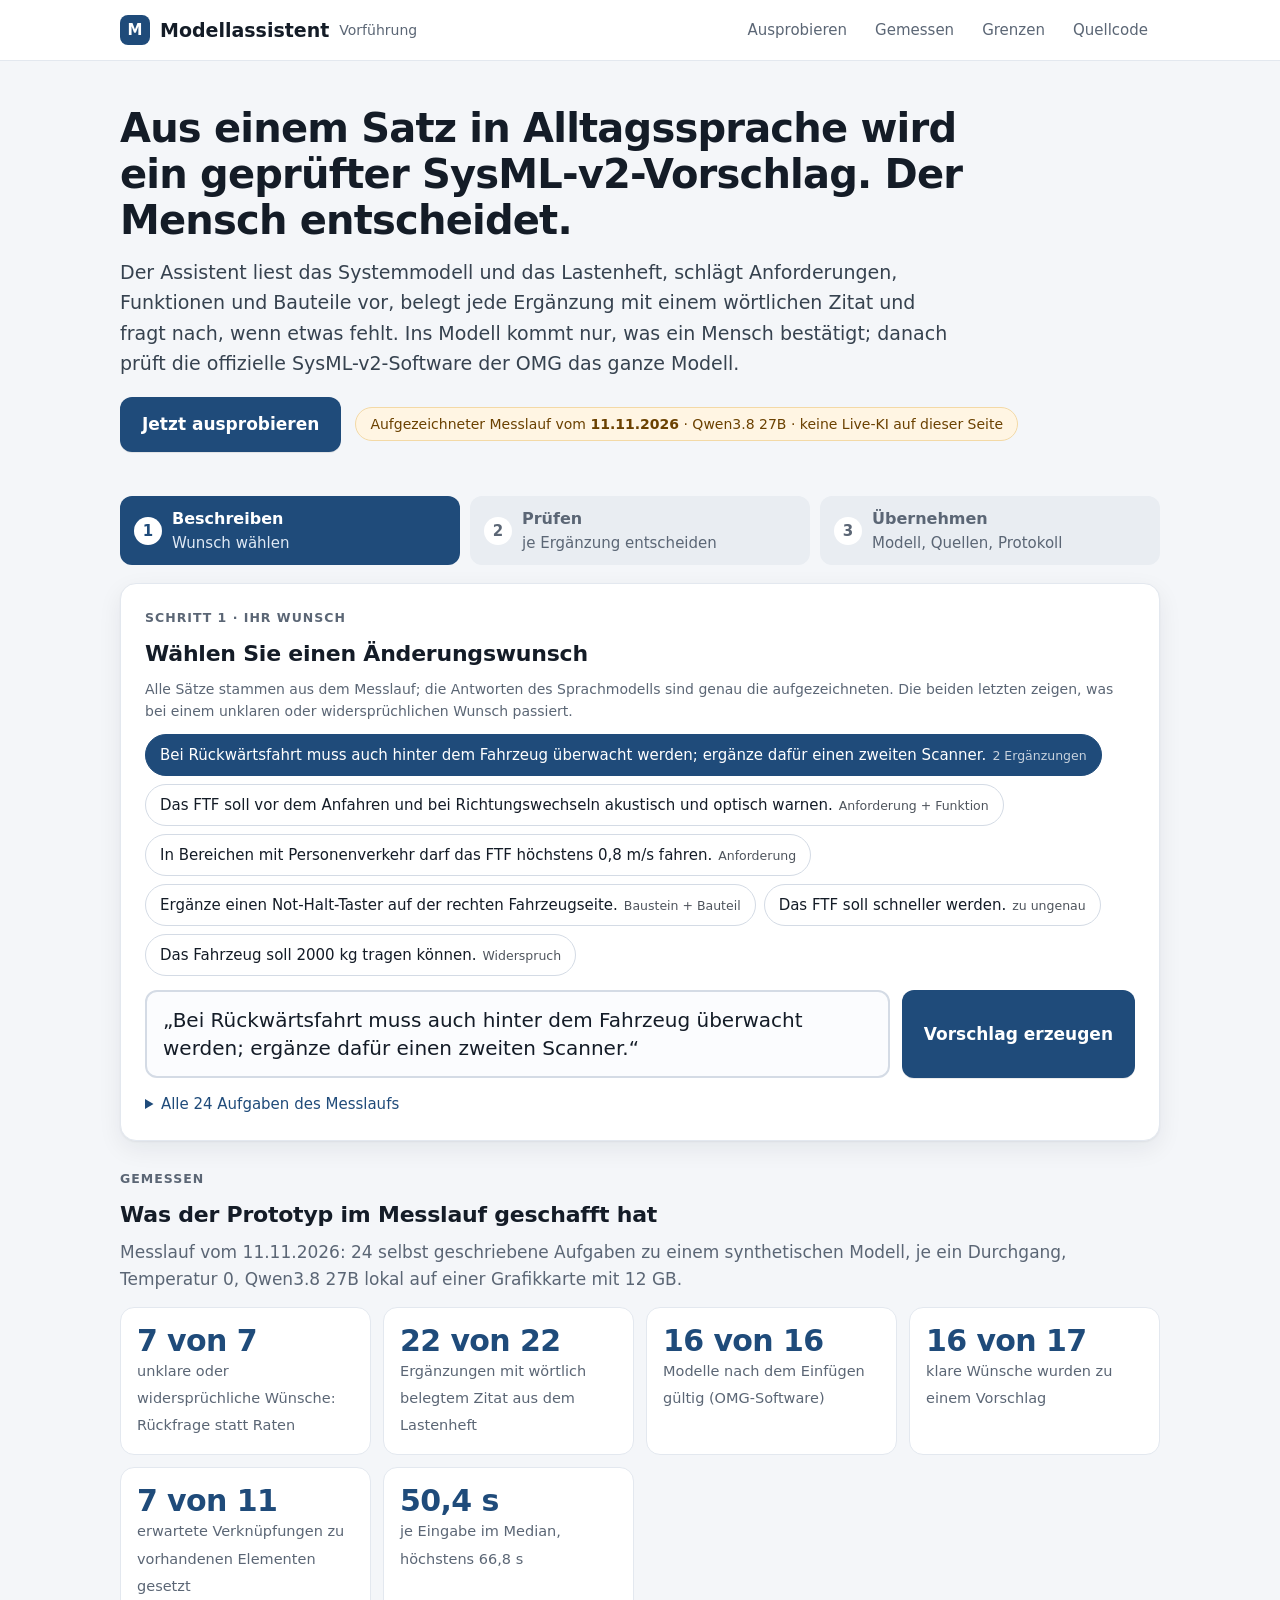
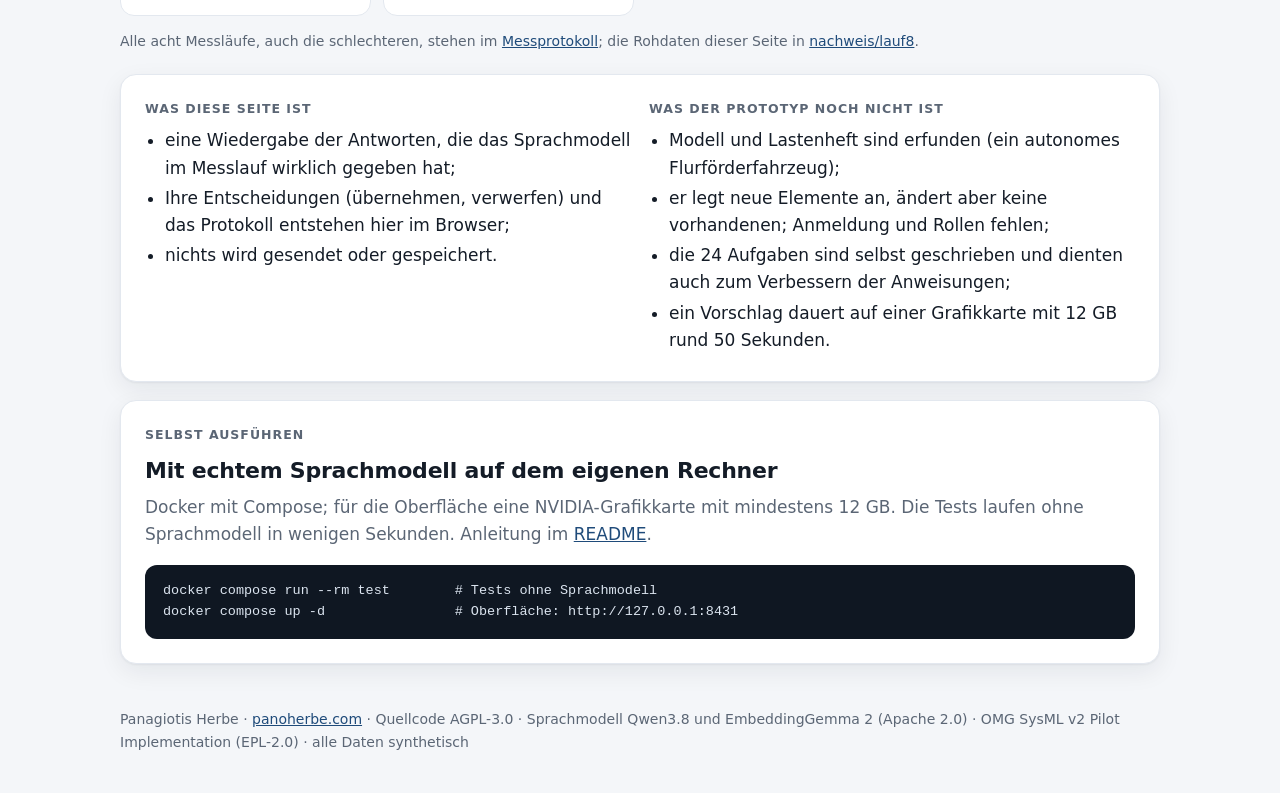
==== docs/index.html @ e979bff1 "Vorführung im Browser: aufgezeichnete Antworten aus Lauf 8 zum Ausprobieren Statische Seite unter do" ====
<!doctype html>
<html lang="de">
<head>
<meta charset="utf-8">
<meta name="viewport" content="width=device-width, initial-scale=1">
<title>Modellassistent · Vorführung</title>
<meta name="description" content="Aus einem Satz in Alltagssprache wird ein geprüfter SysML-v2-Vorschlag. Der Mensch entscheidet, jede Ergänzung ist belegt. Vorführung mit aufgezeichneten Messläufen.">
<style>
:root{
  --text:#141c27;--leise:#5b6675;--zart:#8a94a3;--grund:#f4f6f9;--karte:#fff;--rand:#e3e8ef;--rand2:#d4dbe5;
  --haupt:#1f4b7a;--haupt-hell:#eaf1f8;--gut:#14794a;--gut-hell:#e7f5ee;--achtung:#9a5b00;--achtung-hell:#fff5e3;
  --aus:#8a2b1f;--aus-hell:#fbeceb;
  --R:#6b4fbb;--F:#b9560b;--L:#1f6fb2;--P:#16804a;
  --schatten:0 1px 2px rgba(16,24,40,.05),0 8px 24px rgba(16,24,40,.07);
  --code:#0f1722;--code-text:#dbe4ef;
}
*{box-sizing:border-box}
html{scroll-behavior:smooth;scroll-padding-top:76px}
body{margin:0;font:17px/1.6 system-ui,-apple-system,"Segoe UI",Roboto,"Helvetica Neue",Arial,sans-serif;color:var(--text);
  background:var(--grund);-webkit-font-smoothing:antialiased}
a{color:var(--haupt)}
button{font:inherit;cursor:pointer}
.huelle{max-width:1080px;margin:0 auto;padding:0 20px}
header.kopf{background:#fff;border-bottom:1px solid var(--rand);position:sticky;top:0;z-index:5}
header.kopf .huelle{display:flex;align-items:center;justify-content:space-between;gap:16px;min-height:60px;flex-wrap:wrap}
.marke{font-weight:700;font-size:19px;display:flex;align-items:center;gap:10px}
.marke i{display:inline-grid;place-items:center;width:30px;height:30px;border-radius:8px;background:var(--haupt);color:#fff;
  font-style:normal;font-size:15px}
.marke small{font-weight:400;color:var(--leise);font-size:14px}
.kopf nav{display:flex;gap:4px;flex-wrap:wrap}
.kopf nav a{text-decoration:none;color:var(--leise);font-size:15px;padding:6px 12px;border-radius:999px}
.kopf nav a:hover{background:var(--grund);color:var(--text)}

.held{padding:44px 0 18px}
.held h1{font-size:clamp(28px,4vw,40px);line-height:1.15;letter-spacing:-.02em;margin:0 0 14px;max-width:22em}
.held p.lead{font-size:19px;color:#36424f;max-width:44em;margin:0 0 18px}
.plakette{display:inline-block;background:var(--achtung-hell);color:#6b4100;border:1px solid #f3d9a6;
  border-radius:999px;padding:5px 14px;font-size:14px;font-weight:500}
.plakette b{font-weight:700}

.schritte{display:grid;grid-template-columns:repeat(3,1fr);gap:10px;list-style:none;padding:0;margin:26px 0 18px}
.schritte li{background:#e9edf2;border-radius:12px;padding:10px 14px;color:var(--leise);font-size:15px;display:flex;gap:10px;
  align-items:center;transition:background .2s,color .2s}
.schritte li span{display:inline-grid;place-items:center;flex:none;width:28px;height:28px;border-radius:50%;background:#fff;
  font-weight:700;color:var(--leise)}
.schritte li b{display:block;color:inherit;font-size:16px}
.schritte li.aktiv{background:var(--haupt);color:#dfe9f5}.schritte li.aktiv b{color:#fff}.schritte li.aktiv span{color:var(--haupt)}
.schritte li.fertig{background:var(--gut-hell);color:var(--gut)}.schritte li.fertig span{background:var(--gut);color:#fff}

.karte{background:var(--karte);border:1px solid var(--rand);border-radius:16px;box-shadow:var(--schatten);padding:24px;margin:0 0 18px}
.etikett{text-transform:uppercase;letter-spacing:.08em;font-size:12.5px;font-weight:650;color:var(--leise);margin:0 0 8px}
h2{font-size:22px;margin:0 0 6px;letter-spacing:-.01em}
.leise{color:var(--leise)}
.klein{font-size:14px}

.chips{display:flex;flex-wrap:wrap;gap:8px;margin:12px 0 14px}
.chip{border:1px solid var(--rand2);background:#fff;border-radius:999px;padding:8px 14px;font-size:15px;color:var(--text);
  text-align:left;transition:all .15s;max-width:100%}
.chip:hover{border-color:var(--haupt);background:var(--haupt-hell)}
.chip.an{background:var(--haupt);border-color:var(--haupt);color:#fff}
.chip em{font-style:normal;font-size:12.5px;opacity:.75;margin-left:6px}
.eingabe{display:flex;gap:12px;align-items:stretch;flex-wrap:wrap}
.eingabe .satz{flex:1 1 420px;border:2px solid var(--rand2);border-radius:12px;padding:14px 16px;font-size:20px;line-height:1.4;
  background:#fbfcfe;min-height:62px}
.knopf{border:0;border-radius:12px;padding:14px 22px;font-weight:650;font-size:17px;background:var(--haupt);color:#fff;
  box-shadow:0 1px 0 rgba(0,0,0,.08);transition:background .15s,transform .05s}
.knopf:hover{background:#173a5f}.knopf:active{transform:translateY(1px)}
.knopf:disabled{background:#b9c3cf;cursor:not-allowed}
.knopf.gruen{background:var(--gut)}.knopf.gruen:hover{background:#0f5f3a}
.knopf.still{background:#fff;color:var(--text);border:1px solid var(--rand2)}.knopf.still:hover{background:var(--grund)}
details.alle{margin-top:14px}
details.alle summary{cursor:pointer;color:var(--haupt);font-size:15px}
.liste{display:grid;grid-template-columns:repeat(auto-fill,minmax(300px,1fr));gap:6px;margin-top:10px}
.liste button{text-align:left;border:1px solid var(--rand);background:#fff;border-radius:10px;padding:8px 10px;font-size:14px}
.liste button:hover{border-color:var(--haupt)}
.liste code{color:var(--zart);font-size:12px;margin-right:6px}

.denken{display:flex;align-items:center;gap:14px;padding:18px 4px}
.punkte{display:flex;gap:6px}.punkte i{width:9px;height:9px;border-radius:50%;background:var(--haupt);animation:p 1s infinite ease-in-out}
.punkte i:nth-child(2){animation-delay:.15s}.punkte i:nth-child(3){animation-delay:.3s}
@keyframes p{0%,100%{opacity:.25;transform:translateY(0)}50%{opacity:1;transform:translateY(-4px)}}
.schrittliste{list-style:none;padding:0;margin:6px 0 0;font-size:15px;color:var(--leise)}
.schrittliste li{padding:3px 0;opacity:.35;transition:opacity .3s}.schrittliste li.da{opacity:1}
.schrittliste li.da::before{content:"✓ ";color:var(--gut);font-weight:700}

.kopfzeile{display:flex;justify-content:space-between;gap:12px;align-items:flex-start;flex-wrap:wrap}
.zeit{font-size:13.5px;color:var(--leise);background:var(--grund);border-radius:8px;padding:4px 10px}
.element{border:1px solid var(--rand);border-left:5px solid var(--farbe,#999);border-radius:14px;padding:18px 18px 16px;margin:14px 0;
  background:#fff;transition:opacity .25s,background .25s}
.element.R{--farbe:var(--R)}.element.F{--farbe:var(--F)}.element.L{--farbe:var(--L)}.element.P{--farbe:var(--P)}
.element.angenommen{background:#fbfefc}.element.abgelehnt{opacity:.55}
.art{display:inline-flex;align-items:center;gap:8px;font-size:13px;font-weight:650;color:var(--farbe);text-transform:uppercase;
  letter-spacing:.06em}
.art i{font-style:normal;display:inline-grid;place-items:center;width:24px;height:24px;border-radius:6px;background:var(--farbe);color:#fff;
  letter-spacing:0}
.aussage{font-size:19px;margin:8px 0 10px;font-weight:550;line-height:1.4}
.fakten{display:grid;grid-template-columns:max-content 1fr;gap:4px 16px;margin:0 0 12px;font-size:15px}
.fakten dt{color:var(--leise)}.fakten dd{margin:0}
.fakten code{font-size:14px;background:var(--grund);padding:1px 6px;border-radius:5px}
blockquote.beleg{margin:0 0 12px;padding:10px 14px;border-radius:10px;background:var(--gut-hell);font-size:15px;color:#1d3a2c}
blockquote.beleg .herkunft{display:block;font-size:12.5px;font-weight:650;color:var(--gut);margin-bottom:2px}
.pruefung{font-size:14px;color:var(--gut);margin:0 0 12px}
.aktionen{display:flex;gap:10px;flex-wrap:wrap}
.aktionen .knopf{padding:10px 18px;font-size:16px}
.entscheid{font-weight:650;font-size:15px}
.entscheid.gut{color:var(--gut)}.entscheid.aus{color:var(--aus)}
.rueckfrage{background:var(--achtung-hell);border:1px solid #f3d9a6;border-radius:14px;padding:18px 20px;margin-top:12px}
.rueckfrage h3{margin:0 0 6px;font-size:18px;color:#6b4100}
.rueckfrage p.frage{font-size:19px;margin:6px 0 10px;font-weight:550}
.abschluss{display:flex;justify-content:space-between;align-items:center;gap:14px;flex-wrap:wrap;border-top:1px solid var(--rand);
  padding-top:16px;margin-top:6px}
.erfolg{background:var(--gut-hell);border:1px solid #bfe3cf;border-radius:14px;padding:16px 18px;margin:0 0 16px;color:#123d27}
.erfolg b{color:var(--gut)}
.hinweis{background:var(--grund);border-radius:12px;padding:12px 14px;font-size:14.5px;color:#3d4957}

.reiter{display:flex;gap:4px;border-bottom:1px solid var(--rand);margin:4px 0 14px;flex-wrap:wrap}
.reiter button{border:0;background:none;padding:10px 14px;font-size:15.5px;color:var(--leise);border-bottom:3px solid transparent;margin-bottom:-1px}
.reiter button.an{color:var(--haupt);border-color:var(--haupt);font-weight:650}
pre.code{background:var(--code);color:var(--code-text);border-radius:12px;padding:16px 18px;overflow:auto;font:13.5px/1.55 ui-monospace,
  SFMono-Regular,Menlo,Consolas,monospace;margin:0;max-height:520px}
.kw{color:#8cc8ff}.km{color:#7d8a9b;font-style:italic}.kz{color:#ffd28a}.kn{color:#b6f0c4}.neu{background:rgba(120,220,160,.13);display:block;
  border-left:3px solid #4fc58a;margin-left:-18px;padding-left:15px}
.quellen{display:grid;gap:8px}
.quelle{border:1px solid var(--rand);border-radius:12px;padding:10px 14px;font-size:15px}
.quelle.zitiert{border-color:#9bd3b5;background:var(--gut-hell)}
.quelle .kennung{font-weight:700;font-size:13px;color:var(--leise);margin-right:8px}
.quelle .rang{float:right;font-size:12.5px;color:var(--zart)}
.protokoll{list-style:none;margin:0;padding:0;font-size:14.5px}
.protokoll li{display:grid;grid-template-columns:120px 1fr;gap:10px;padding:10px 0;border-bottom:1px dashed var(--rand)}
.protokoll .was{font-weight:650}
.protokoll .hash{font:12px ui-monospace,Menlo,Consolas,monospace;color:var(--zart);word-break:break-all}

.zahlen{display:grid;grid-template-columns:repeat(auto-fit,minmax(200px,1fr));gap:12px;margin:14px 0 6px}
.zahl{background:#fff;border:1px solid var(--rand);border-radius:14px;padding:16px}
.zahl b{display:block;font-size:30px;letter-spacing:-.02em;color:var(--haupt);line-height:1.1}
.zahl span{font-size:14.5px;color:var(--leise)}
.zwei{display:grid;grid-template-columns:1fr 1fr;gap:18px}
.zwei ul{margin:6px 0 0;padding-left:20px}.zwei li{margin:3px 0}
footer{padding:26px 0 40px;color:var(--leise);font-size:14px}
.versteckt{display:none!important}
@media (max-width:760px){.kopf nav{display:none}header.kopf{position:static}.held h1{font-size:26px}.held p.lead{font-size:17px}.schritte{grid-template-columns:1fr}.zwei{grid-template-columns:1fr}.karte{padding:18px}
  .protokoll li{grid-template-columns:1fr}.held{padding-top:28px}}
@media (prefers-reduced-motion:reduce){*{animation:none!important;transition:none!important}}
</style>
</head>
<body>
<header class="kopf"><div class="huelle">
  <div class="marke"><i>M</i>Modellassistent <small>Vorführung</small></div>
  <nav><a href="#vorfuehrung">Ausprobieren</a><a href="#gemessen">Gemessen</a><a href="#grenzen">Grenzen</a>
  <a href="https://github.com/panoherbe/modellassistent">Quellcode</a></nav>
</div></header>

<main class="huelle">
<section class="held">
  <h1>Aus einem Satz in Alltagssprache wird ein geprüfter SysML-v2-Vorschlag. Der Mensch entscheidet.</h1>
  <p class="lead">Der Assistent liest das Systemmodell und das Lastenheft, schlägt Anforderungen, Funktionen und Bauteile
  vor, belegt jede Ergänzung mit einem wörtlichen Zitat und fragt nach, wenn etwas fehlt. Ins Modell kommt nur, was ein
  Mensch bestätigt; danach prüft die offizielle SysML-v2-Software der OMG das ganze Modell.</p>
  <div style="display:flex;gap:14px;align-items:center;flex-wrap:wrap">
  <a class="knopf" href="#vorfuehrung" style="text-decoration:none">Jetzt ausprobieren</a>
  <span class="plakette" id="plakette">Aufgezeichnete Messläufe · keine Live-KI auf dieser Seite</span></div>
</section>

<ol class="schritte" id="schritte">
  <li data-s="1"><span>1</span><div><b>Beschreiben</b>Wunsch wählen</div></li>
  <li data-s="2"><span>2</span><div><b>Prüfen</b>je Ergänzung entscheiden</div></li>
  <li data-s="3"><span>3</span><div><b>Übernehmen</b>Modell, Quellen, Protokoll</div></li>
</ol>

<section class="karte" id="vorfuehrung">
  <p class="etikett">Schritt 1 · Ihr Wunsch</p>
  <h2>Wählen Sie einen Änderungswunsch</h2>
  <p class="leise klein" style="margin:0">Alle Sätze stammen aus dem Messlauf; die Antworten des Sprachmodells sind genau die
  aufgezeichneten. Die beiden letzten zeigen, was bei einem unklaren oder widersprüchlichen Wunsch passiert.</p>
  <div class="chips" id="chips"></div>
  <div class="eingabe">
    <div class="satz" id="satz" aria-live="polite"></div>
    <button class="knopf" id="los">Vorschlag erzeugen</button>
  </div>
  <details class="alle"><summary>Alle 24 Aufgaben des Messlaufs</summary><div class="liste" id="liste"></div></details>
</section>

<section class="karte versteckt" id="arbeit"></section>
<section class="karte versteckt" id="ergebnis"></section>

<section id="gemessen" style="padding-top:10px">
  <p class="etikett">Gemessen</p>
  <h2>Was der Prototyp im Messlauf geschafft hat</h2>
  <p class="leise" id="laufzeile" style="margin:0"></p>
  <div class="zahlen" id="zahlen"></div>
  <p class="leise klein">Alle acht Messläufe, auch die schlechteren, stehen im
  <a href="https://github.com/panoherbe/modellassistent/blob/main/nachweis/PROTOKOLL.md">Messprotokoll</a>; die Rohdaten dieser
  Seite in <a id="rohdaten" href="https://github.com/panoherbe/modellassistent/tree/main/nachweis/lauf8">nachweis/lauf8</a>.</p>
</section>

<section class="karte zwei" id="grenzen" style="margin-top:22px">
  <div>
    <p class="etikett">Was diese Seite ist</p>
    <ul>
      <li>eine Wiedergabe der Antworten, die das Sprachmodell im Messlauf wirklich gegeben hat;</li>
      <li>Ihre Entscheidungen (übernehmen, verwerfen) und das Protokoll entstehen hier im Browser;</li>
      <li>nichts wird gesendet oder gespeichert.</li>
    </ul>
  </div>
  <div>
    <p class="etikett">Was der Prototyp noch nicht ist</p>
    <ul>
      <li>Modell und Lastenheft sind erfunden (ein autonomes Flurförderfahrzeug);</li>
      <li>er legt neue Elemente an, ändert aber keine vorhandenen; Anmeldung und Rollen fehlen;</li>
      <li>die 24 Aufgaben sind selbst geschrieben und dienten auch zum Verbessern der Anweisungen;</li>
      <li>ein Vorschlag dauert auf einer Grafikkarte mit 12 GB rund 50 Sekunden.</li>
    </ul>
  </div>
</section>

<section class="karte">
  <p class="etikett">Selbst ausführen</p>
  <h2>Mit echtem Sprachmodell auf dem eigenen Rechner</h2>
  <p class="leise" style="margin-top:0">Docker mit Compose; für die Oberfläche eine NVIDIA-Grafikkarte mit mindestens 12 GB.
  Die Tests laufen ohne Sprachmodell in wenigen Sekunden. Anleitung im
  <a href="https://github.com/panoherbe/modellassistent#in-zwei-minuten-selbst-pr%C3%BCfen">README</a>.</p>
  <pre class="code">docker compose run --rm test        # Tests ohne Sprachmodell
docker compose up -d                # Oberfläche: http://127.0.0.1:8431</pre>
</section>
</main>

<footer><div class="huelle">Panagiotis Herbe · <a href="https://panoherbe.com">panoherbe.com</a> · Quellcode AGPL-3.0 ·
Sprachmodell Qwen3.8 und EmbeddingGemma 2 (Apache 2.0) · OMG SysML v2 Pilot Implementation (EPL-2.0) · alle Daten synthetisch</div></footer>

<script src="daten.js"></script>
<script>
"use strict";
const D = window.DATEN;
const $ = s => document.querySelector(s);
const esc = s => String(s ?? "").replace(/[&<>"]/g, c => ({"&":"&amp;","<":"&lt;",">":"&gt;",'"':"&quot;"}[c]));
const zahl = (x, n = 1) => Number(x).toLocaleString("de-DE", {minimumFractionDigits: n, maximumFractionDigits: n});
const ART = {R: ["Anforderung", "R"], F: ["Funktion", "F"], L: ["Logischer Baustein", "L"], P: ["Bauteil", "P"]};
const BEZUG = {satisfy: ["Erfüllt durch", "Erfüllt"], allocate: ["Ausgeführt von", "Führt aus"]};

// Namen der vorhandenen Modellelemente aus dem Ausgangsmodell
const NAMEN = {};
for (const m of D.modell.matchAll(/<'([RFLP]-\d+)'>\s+(\w+)/g)) NAMEN[m[1]] = m[2];
const laufDatum = new Date(D.meta.zeit_utc);
const datumText = laufDatum.toLocaleDateString("de-DE", {day: "2-digit", month: "2-digit", year: "numeric", timeZone: "Europe/Berlin"});
const modellName = D.meta.sprachmodell.replace("qwen3.8:27b", "Qwen3.8 27B");
$("#plakette").innerHTML = `Aufgezeichneter Messlauf vom <b>${datumText}</b> · ${esc(modellName)} · keine Live-KI auf dieser Seite`;

let aufgabe = null, entscheidungen = {}, verlauf = [];

function schritt(n) {
  document.querySelectorAll("#schritte li").forEach(li => {
    const s = +li.dataset.s;
    li.className = s < n ? "fertig" : s === n ? "aktiv" : "";
  });
}

function waehle(id) {
  aufgabe = D.aufgaben.find(a => a.id === id);
  entscheidungen = {}; verlauf = [];
  $("#satz").textContent = "„" + aufgabe.eingabe + "“";
  document.querySelectorAll(".chip").forEach(c => c.classList.toggle("an", c.dataset.id === id));
  $("#arbeit").classList.add("versteckt"); $("#ergebnis").classList.add("versteckt");
  $("#los").disabled = false;
  schritt(1);
}

function chips() {
  const kurz = {C01: "2 Ergänzungen", B02: "Anforderung + Funktion", A02: "Anforderung", C04: "Baustein + Bauteil",
                D01: "zu ungenau", D05: "Widerspruch"};
  $("#chips").innerHTML = D.vorne.map(id => {
    const a = D.aufgaben.find(x => x.id === id);
    return `<button class="chip" data-id="${id}">${esc(a.eingabe)}<em>${kurz[id] || ""}</em></button>`;
  }).join("");
  $("#liste").innerHTML = D.aufgaben.map(a =>
    `<button data-id="${a.id}"><code>${a.id}</code>${esc(a.eingabe)}</button>`).join("");
  document.querySelectorAll("[data-id]").forEach(b => b.addEventListener("click", () => {
    waehle(b.dataset.id); $("#vorfuehrung").scrollIntoView({block: "start"});
  }));
}

function protokoll(was, inhalt) { verlauf.push({zeit: new Date(), was, inhalt}); }

async function hashKette() {
  let vorher = "0".repeat(64);
  const sub = window.crypto && crypto.subtle;
  for (const e of verlauf) {
    if (!sub) { e.hash = null; continue; }
    const daten = new TextEncoder().encode(vorher + JSON.stringify({was: e.was, inhalt: e.inhalt, zeit: e.zeit.toISOString()}));
    const h = await sub.digest("SHA-256", daten);
    e.hash = vorher = [...new Uint8Array(h)].map(b => b.toString(16).padStart(2, "0")).join("");
  }
}

async function erzeugen() {
  if (!aufgabe) return;
  $("#los").disabled = true;
  const arbeit = $("#arbeit");
  arbeit.classList.remove("versteckt"); $("#ergebnis").classList.add("versteckt");
  arbeit.innerHTML = `<p class="etikett">Schritt 2 · Der Assistent arbeitet</p>
    <div class="denken"><div class="punkte"><i></i><i></i><i></i></div><div>
    <b>Vorschlag wird abgespielt</b><div class="leise klein">im Messlauf dauerte diese Eingabe ${zahl(aufgabe.dauer_s)} s auf einer Grafikkarte mit 12 GB</div></div></div>
    <ul class="schrittliste"><li>Lastenheft durchsuchen: ${aufgabe.abgerufen.length} passende Absätze</li>
    <li>Prüfen, ob der Wunsch eindeutig ist</li><li>Vorschlag in fester Struktur (Ebene, Name, Beziehungen, Quellen)</li>
    <li>13 Prüfregeln, Zitate wörtlich im Lastenheft gesucht</li></ul>`;
  arbeit.scrollIntoView({block: "start"});
  protokoll("Anfrage", {eingabe: aufgabe.eingabe});
  protokoll("Abruf", {absaetze: aufgabe.abgerufen});
  const lis = arbeit.querySelectorAll(".schrittliste li");
  for (let i = 0; i < lis.length; i++) { await new Promise(r => setTimeout(r, 380)); lis[i].classList.add("da"); }
  await new Promise(r => setTimeout(r, 300));
  if (aufgabe.status === "rueckfrage") return rueckfrage();
  protokoll("Vorschlag", {sprachmodell: D.meta.sprachmodell, prompt: D.meta.prompt_version,
    elemente: aufgabe.elemente.map(e => e.id), dauer_s: aufgabe.dauer_s});
  protokoll("Prüfung", {befunde: aufgabe.elemente.reduce((n, e) => n + e.befunde.length, 0)});
  zeigeVorschlag();
}

function rueckfrage() {
  protokoll("Rückfrage", {frage: aufgabe.rueckfragen});
  schritt(2);
  $("#arbeit").innerHTML = `<div class="kopfzeile"><div><p class="etikett">Schritt 2 · Rückfrage statt Vorschlag</p>
    <h2>„${esc(aufgabe.eingabe)}“</h2></div><span class="zeit">${zahl(aufgabe.dauer_s)} s im Messlauf</span></div>
    <div class="rueckfrage"><h3>Bitte etwas genauer</h3><p class="leise" style="margin:0">Für einen prüfbaren Vorschlag fehlt
    eine Angabe oder der Wunsch widerspricht dem Lastenheft. Der Assistent rät nicht, er fragt:</p>
    ${aufgabe.rueckfragen.map(f => `<p class="frage">${esc(f)}</p>`).join("")}
    <p class="klein leise" style="margin:0">Im Messlauf hat der Assistent bei ${D.kennzahlen.rueckfrage_richtig} von
    ${D.kennzahlen.rueckfrageaufgaben} solchen Wünschen nachgefragt. Das Modell bleibt unverändert.</p></div>
    <div class="abschluss"><span class="leise">Probieren Sie einen eindeutigen Wunsch.</span>
    <button class="knopf still" onclick="waehle('C01');document.getElementById('vorfuehrung').scrollIntoView()">Beispiel mit Vorschlag</button></div>`;
}

function name(id) {
  const neu = aufgabe.elemente.find(e => e.id === id);
  const n = neu ? neu.name : NAMEN[id];
  const art = ART[id[0]] ? ART[id[0]][0] : "";
  return `${art} <code>${esc(n || id)}</code>${neu ? " (neu)" : ""}`;
}

function karte(e) {
  const ent = entscheidungen[e.id];
  const bez = (e.bezuege || []).map(b => `<dt>${BEZUG[b.art][0]}</dt><dd>${name(b.ziel)}</dd>`).join("")
    + (e.bezuege_von || []).map(b => `<dt>${BEZUG[b.art][1]}</dt><dd>${name(b.quelle)}</dd>`).join("");
  const belege = e.quellen.map(q => {
    const lh = D.lastenheft[q.quelle];
    return `<blockquote class="beleg"><span class="herkunft">Lastenheft ${esc(q.quelle)}${lh ? " · " + esc(lh.kapitel) : ""}${q.belegt ? " · ✓ wörtlich gefunden" : ""}</span>„${esc(q.zitat)}“</blockquote>`;
  }).join("");
  const knoepfe = ent
    ? `<span class="entscheid ${ent === "angenommen" ? "gut" : "aus"}">${ent === "angenommen" ? "✓ übernommen" : "verworfen"}</span>
       <button class="knopf still" data-zurueck="${e.id}">Rückgängig</button>`
    : `<button class="knopf gruen" data-ent="angenommen" data-el="${e.id}">✓ Übernehmen</button>
       <button class="knopf still" data-ent="abgelehnt" data-el="${e.id}">Verwerfen</button>`;
  return `<article class="element ${e.ebene} ${ent || ""}">
    <span class="art"><i>${ART[e.ebene][1]}</i>${ART[e.ebene][0]} · ${esc(e.id)}</span>
    <p class="aussage">${esc(e.text || ("Bauteil vom Typ " + e.typ))}</p>
    <dl class="fakten"><dt>Name im Modell</dt><dd><code>${esc(e.name)}</code></dd>
    ${e.typ ? `<dt>Bausteintyp</dt><dd><code>${esc(e.typ)}</code></dd>` : ""}${bez}</dl>
    ${belege}
    <p class="pruefung">${e.befunde.length ? esc(e.befunde.map(b => b.text).join("; ")) : "✓ 13 Prüfregeln ohne Befund (Ebene, Name, Typ, Beziehungen, Beleg)"}</p>
    <div class="aktionen">${knoepfe}</div></article>`;
}

function zeigeVorschlag() {
  schritt(2);
  const n = aufgabe.elemente.length;
  const offen = aufgabe.elemente.filter(e => !entscheidungen[e.id]).length;
  $("#arbeit").innerHTML = `<div class="kopfzeile"><div><p class="etikett">Schritt 2 · Prüfen</p>
    <h2>„${esc(aufgabe.eingabe)}“</h2>
    <p class="leise" style="margin:0">Der Assistent schlägt ${n} ${n === 1 ? "Ergänzung" : "Ergänzungen"} vor. Entscheiden Sie bei jeder.</p></div>
    <span class="zeit">${esc(modellName)} · ${zahl(aufgabe.dauer_s)} s im Messlauf</span></div>
    ${aufgabe.elemente.map(karte).join("")}
    <div class="abschluss"><div><b>${offen ? `Noch ${offen} von ${n} offen` : "Alles entschieden"}</b>
    <div class="leise klein">Übernommen wird nur, was Sie bestätigt haben.</div></div>
    <button class="knopf" id="uebernehmen" ${offen ? "disabled" : ""}>Ins Modell übernehmen</button></div>`;
  $("#arbeit").querySelectorAll("[data-ent]").forEach(b => b.addEventListener("click", () => {
    entscheidungen[b.dataset.el] = b.dataset.ent;
    protokoll("Entscheidung", {element: b.dataset.el, entscheidung: b.dataset.ent});
    zeigeVorschlag();
  }));
  $("#arbeit").querySelectorAll("[data-zurueck]").forEach(b => b.addEventListener("click", () => {
    delete entscheidungen[b.dataset.zurueck];
    protokoll("Entscheidung zurückgenommen", {element: b.dataset.zurueck});
    zeigeVorschlag();
  }));
  $("#uebernehmen").addEventListener("click", uebernehmen);
}

// SysML-Text des Vorschlags auf die übernommenen Elemente beschränken
function sysmlFuer(angenommen) {
  const weg = aufgabe.elemente.filter(e => !angenommen.includes(e.id));
  if (!weg.length) return aufgabe.sysml;
  const wegNamen = weg.map(e => e.name), wegIds = weg.map(e => e.id);
  return aufgabe.sysml.split(/\n\n/).map(block => {
    const zeilen = block.split("\n");
    const kopf = zeilen[0].startsWith("//") ? zeilen.shift() : null;
    let rumpf = zeilen.join("\n");
    if (wegIds.some(id => rumpf.includes(`<'${id}'>`))) return null;
    const rest = zeilen.filter(z => !wegNamen.some(n => new RegExp(`\\b${n}\\b`).test(z)));
    if (!rest.length) return null;
    return (kopf ? kopf + "\n" : "") + rest.join("\n");
  }).filter(Boolean).join("\n\n");
}

function hervorheben(text) {
  return esc(text).split("\n").map(z => {
    if (/^\s*\/\//.test(z)) return `<span class="km">${z}</span>`;
    return z.replace(/(&lt;'[RFLP]-\d+'&gt;)/g, '<span class="kz">$1</span>')
      .replace(/\b(package|requirement|action|part|def|satisfy|by|allocate|to|doc|attribute|import)\b/g, '<span class="kw">$1</span>')
      .replace(/(\/\*.*?\*\/)/g, '<span class="km">$1</span>');
  }).join("\n");
}

async function uebernehmen() {
  const angenommen = aufgabe.elemente.filter(e => entscheidungen[e.id] === "angenommen").map(e => e.id);
  const alle = angenommen.length === aufgabe.elemente.length;
  protokoll(angenommen.length ? "Freigabe" : "Alles verworfen", {elemente: angenommen});
  await hashKette();
  schritt(4);
  const erg = $("#ergebnis");
  erg.classList.remove("versteckt");
  const sysml = angenommen.length ? sysmlFuer(angenommen) : "";
  const zitiert = new Set(aufgabe.elemente.filter(e => angenommen.includes(e.id)).flatMap(e => e.quellen.map(q => q.quelle)));
  const syntax = aufgabe.syntax || {};
  let kopf;
  if (!angenommen.length) {
    kopf = `<div class="hinweis">Alles verworfen. Das Modell bleibt unverändert; im Protokoll steht, wer was verworfen hat.</div>`;
  } else if (alle && syntax.ok) {
    kopf = `<div class="erfolg"><b>✓ Übernommen.</b> Neuer Modellstand mit ${angenommen.length}
      ${angenommen.length === 1 ? "Ergänzung" : "Ergänzungen"}. Im Messlauf hat die offizielle SysML-v2-Software der OMG
      (${esc(syntax.kernel || D.meta.kernel)}) das ganze Modell nach dem Einfügen geprüft: <b>gültig</b>.</div>`;
  } else {
    kopf = `<div class="erfolg"><b>✓ Übernommen:</b> ${angenommen.length} von ${aufgabe.elemente.length} Ergänzungen.
      Gezeigt wird der SysML-Text nur der übernommenen; die OMG-Prüfung im Messlauf galt der vollständigen Übernahme,
      der Prototyp prüft jede Teilübernahme neu.</div>`;
  }
  erg.innerHTML = `<p class="etikett">Schritt 3 · Übernommen</p>${kopf}
    <div class="reiter" role="tablist">
      <button class="an" data-reiter="r-sysml">SysML v2</button><button data-reiter="r-quellen">Quellen</button>
      <button data-reiter="r-protokoll">Protokoll</button><button data-reiter="r-modell">Ausgangsmodell</button></div>
    <div id="r-sysml">${sysml ? `<pre class="code">${hervorheben(sysml)}</pre>
      <p class="leise klein">Der Text entsteht aus Vorlagen; das Sprachmodell schreibt nie frei ins Modell. Kennungen vergibt das Programm.</p>`
      : `<p class="leise">Kein neuer SysML-Text.</p>`}</div>
    <div id="r-quellen" class="versteckt"><p class="leise klein" style="margin-top:0">Die ${aufgabe.abgerufen.length} Absätze, die die Suche für diesen Wunsch gefunden hat, in ihrer Reihenfolge; grün die zitierten.</p>
      <div class="quellen">${aufgabe.abgerufen.map((id, i) => {
        const lh = D.lastenheft[id] || {};
        return `<div class="quelle ${zitiert.has(id) ? "zitiert" : ""}"><span class="rang">Treffer ${i + 1}</span><span class="kennung">${esc(id)}</span>${esc(lh.text)}</div>`;
      }).join("")}</div></div>
    <div id="r-protokoll" class="versteckt"><p class="leise klein" style="margin-top:0">Protokoll dieser Vorführung, hier im Browser
      berechnet. Jeder Eintrag enthält den Hashwert des vorigen (SHA-256): Wer einen alten Eintrag ändert, verändert alle folgenden.</p>
      <ul class="protokoll">${verlauf.map(e => `<li><div><div class="was">${esc(e.was)}</div>
        <div class="leise klein">${e.zeit.toLocaleTimeString("de-DE")}</div></div><div>${lesbar(e)}
        ${e.hash ? `<div class="hash">${e.hash}</div>` : ""}</div></li>`).join("")}</ul></div>
    <div id="r-modell" class="versteckt"><pre class="code">${hervorheben(D.modell)}</pre>
      <p class="leise klein">Synthetisches Modell eines autonomen Flurförderfahrzeugs in RFLP-Struktur; neue Elemente landen an den Stellen „// einfuegen:“.</p></div>
    <div class="abschluss"><span class="leise">Noch ein Wunsch?</span>
    <button class="knopf still" id="nochmal">Anderen Wunsch wählen</button></div>`;
  erg.querySelectorAll("[data-reiter]").forEach(b => b.addEventListener("click", () => {
    erg.querySelectorAll("[data-reiter]").forEach(x => x.classList.toggle("an", x === b));
    ["r-sysml", "r-quellen", "r-protokoll", "r-modell"].forEach(id => $("#" + id).classList.toggle("versteckt", id !== b.dataset.reiter));
  }));
  $("#nochmal").addEventListener("click", () => { $("#vorfuehrung").scrollIntoView(); });
  $("#arbeit").querySelectorAll(".aktionen").forEach(a => a.remove());
  const ab = $("#arbeit .abschluss"); if (ab) ab.remove();
  erg.scrollIntoView({block: "start"});
}

function lesbar(e) {
  const i = e.inhalt;
  switch (e.was) {
    case "Anfrage": return "„" + esc(i.eingabe) + "“";
    case "Abruf": return `${i.absaetze.length} Absätze gefunden: ${esc(i.absaetze.join(", "))}`;
    case "Vorschlag": return `${esc(modellName)}, Anweisungen ${esc(i.prompt)}; ${i.elemente.length} Ergänzungen (${esc(i.elemente.join(", "))}); ${zahl(i.dauer_s)} s`;
    case "Prüfung": return i.befunde ? `${i.befunde} Befunde` : "13 Prüfregeln, kein Befund";
    case "Rückfrage": return esc(i.frage.join(" "));
    case "Entscheidung": return `${esc(i.element)} ${i.entscheidung === "angenommen" ? "übernommen" : "verworfen"}`;
    case "Entscheidung zurückgenommen": return esc(i.element);
    case "Freigabe": return `ins Modell übernommen: ${esc(i.elemente.join(", "))}`;
    default: return esc(JSON.stringify(i));
  }
}

function kennzahlen() {
  const k = D.kennzahlen;
  $("#laufzeile").textContent = `Messlauf vom ${datumText}: ${k.aufgaben} selbst geschriebene Aufgaben zu einem synthetischen Modell, `
    + `je ein Durchgang, Temperatur 0, ${modellName} lokal auf einer Grafikkarte mit 12 GB.`;
  const z = [
    [`${k.rueckfrage_richtig} von ${k.rueckfrageaufgaben}`, "unklare oder widersprüchliche Wünsche: Rückfrage statt Raten"],
    [`${k.elemente_belegt} von ${k.elemente}`, "Ergänzungen mit wörtlich belegtem Zitat aus dem Lastenheft"],
    [`${k.syntax_ok} von ${k.syntax_geprueft}`, "Modelle nach dem Einfügen gültig (OMG-Software)"],
    [`${k.vorschlag_richtig} von ${k.vorschlagsaufgaben}`, "klare Wünsche wurden zu einem Vorschlag"],
    [`${k.ziele_gefunden} von ${k.ziele_erwartet}`, "erwartete Verknüpfungen zu vorhandenen Elementen gesetzt"],
    [`${zahl(k.dauer_median_s)} s`, `je Eingabe im Median, höchstens ${zahl(k.dauer_max_s)} s`],
  ];
  $("#zahlen").innerHTML = z.map(([a, b]) => `<div class="zahl"><b>${a}</b><span>${b}</span></div>`).join("");
}

chips(); kennzahlen(); waehle(D.vorne[0]);
$("#los").addEventListener("click", erzeugen);

// Direktlink: ?beispiel=C01 öffnet den Vorschlag, &uebernehmen=1 übernimmt alles (für Bildschirmfotos und Links)
(async () => {
  const q = new URLSearchParams(location.search), id = q.get("beispiel");
  if (!id || !D.aufgaben.some(a => a.id === id)) return;
  waehle(id);
  if (aufgabe.status === "rueckfrage") { protokoll("Anfrage", {eingabe: aufgabe.eingabe}); $("#arbeit").classList.remove("versteckt"); return rueckfrage(); }
  protokoll("Anfrage", {eingabe: aufgabe.eingabe}); protokoll("Abruf", {absaetze: aufgabe.abgerufen});
  protokoll("Vorschlag", {sprachmodell: D.meta.sprachmodell, prompt: D.meta.prompt_version, elemente: aufgabe.elemente.map(e => e.id), dauer_s: aufgabe.dauer_s});
  protokoll("Prüfung", {befunde: aufgabe.elemente.reduce((n, e) => n + e.befunde.length, 0)});
  $("#arbeit").classList.remove("versteckt"); zeigeVorschlag();
  if (q.get("uebernehmen")) {
    aufgabe.elemente.forEach(e => { entscheidungen[e.id] = "angenommen"; protokoll("Entscheidung", {element: e.id, entscheidung: "angenommen"}); });
    zeigeVorschlag(); await uebernehmen();
  }
  const ziel = q.get("uebernehmen") ? "#ergebnis" : "#arbeit";
  if (q.get("nur")) {  // nur diesen Abschnitt zeigen (Bildschirmfoto)
    document.querySelectorAll("main > *").forEach(el => { if (!el.matches(ziel)) el.classList.add("versteckt"); });
    document.querySelector(".kopf nav").classList.add("versteckt");
    $(ziel).style.marginTop = "18px";
  } else setTimeout(() => $(ziel).scrollIntoView({block: "start", behavior: "instant"}), 50);
})();
</script>
</body>
</html>
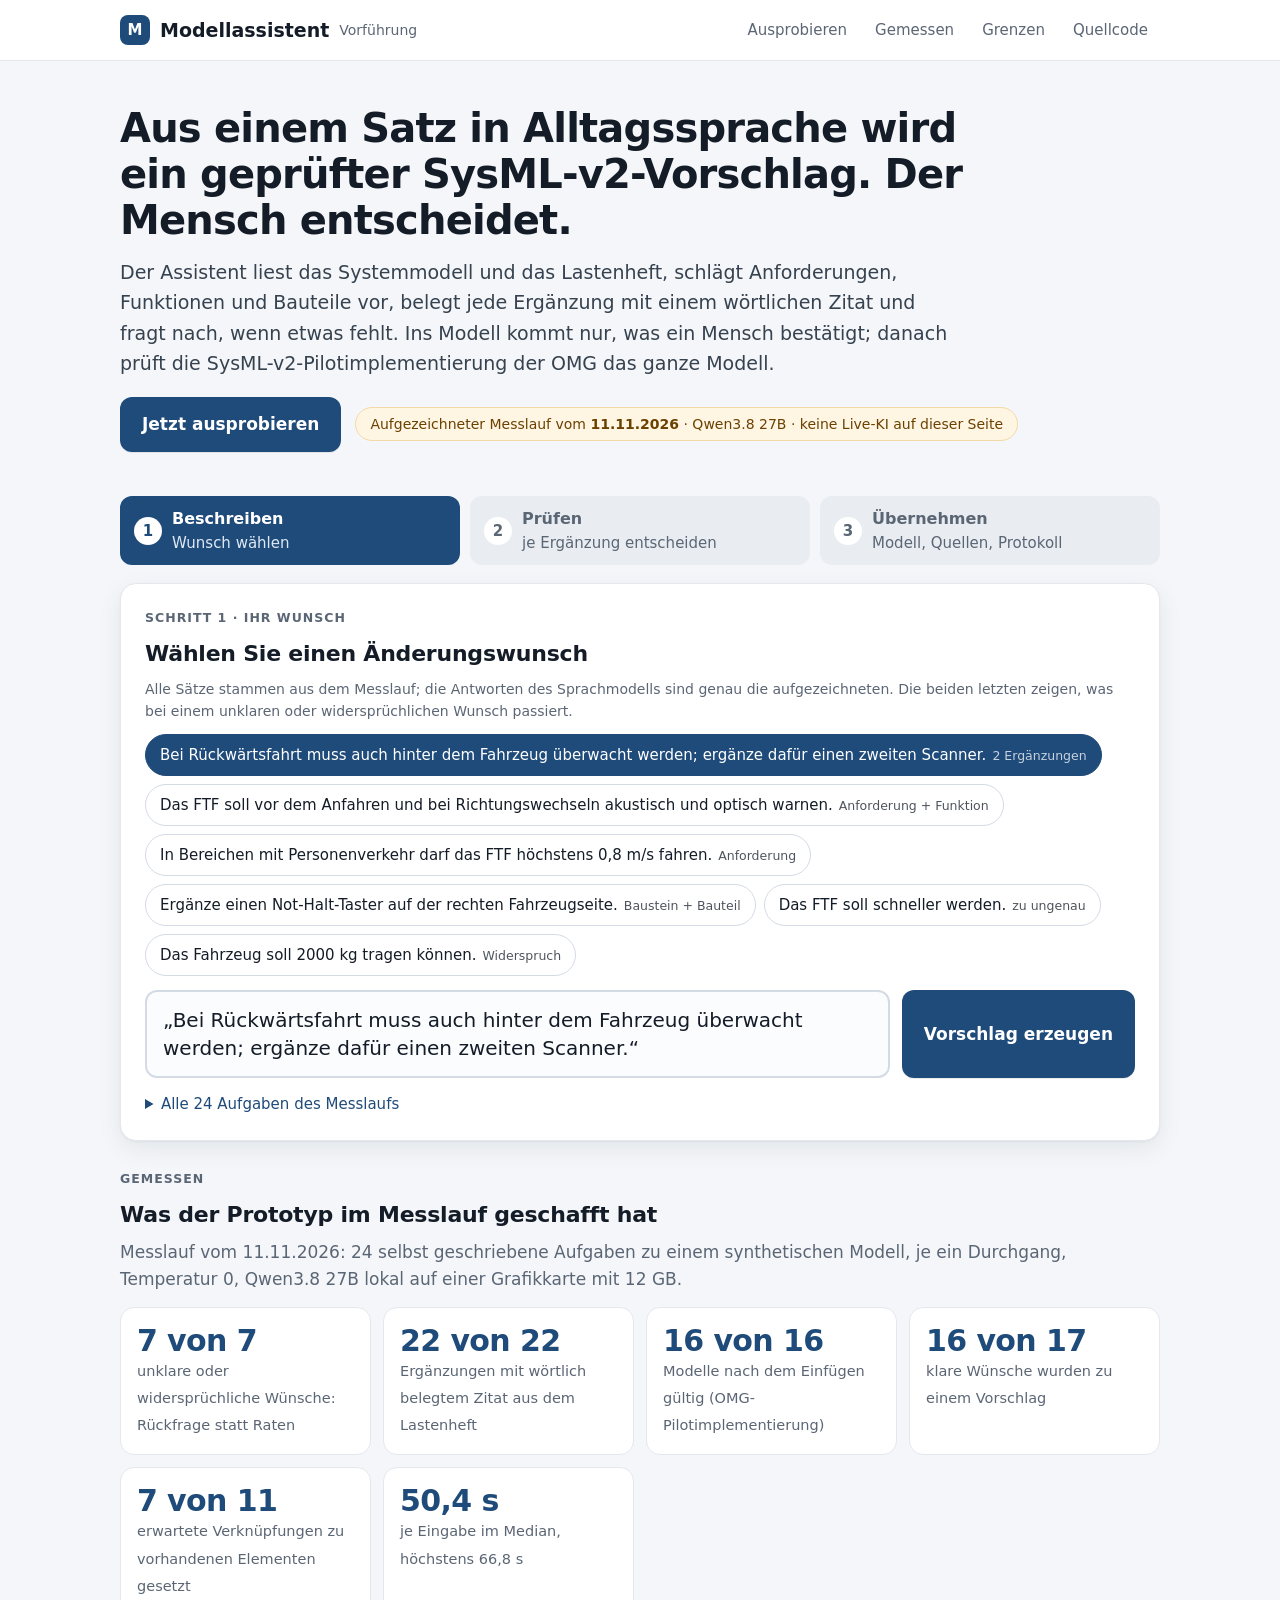
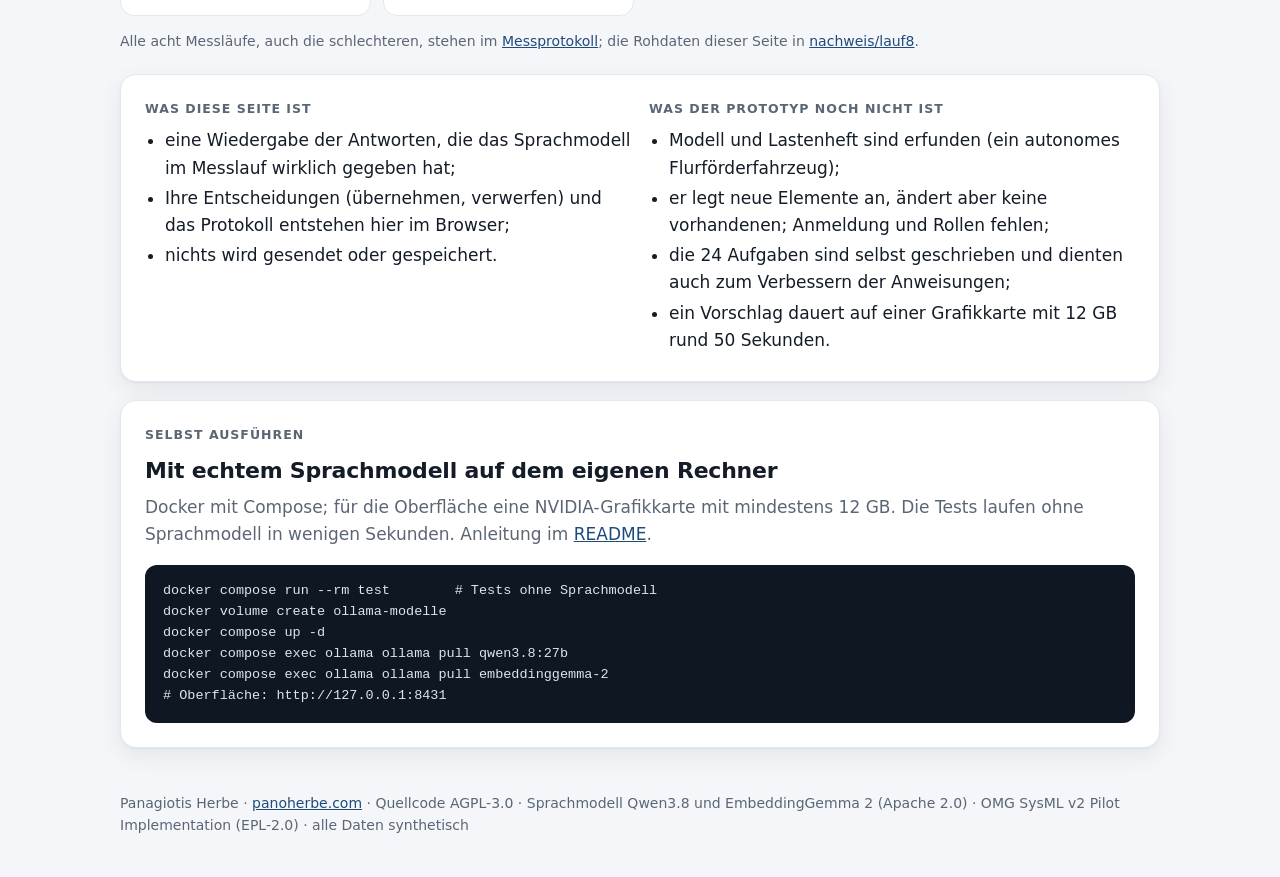
==== commit f3643c9f: "Prüfer C: Pilotimplementierung statt „offizielle Software“, ungemessene 20-GB-Angabe raus, Modelle l" ====
--- a/docs/index.html
+++ b/docs/index.html
@@ -155,7 +155,7 @@
   <h1>Aus einem Satz in Alltagssprache wird ein geprüfter SysML-v2-Vorschlag. Der Mensch entscheidet.</h1>
   <p class="lead">Der Assistent liest das Systemmodell und das Lastenheft, schlägt Anforderungen, Funktionen und Bauteile
   vor, belegt jede Ergänzung mit einem wörtlichen Zitat und fragt nach, wenn etwas fehlt. Ins Modell kommt nur, was ein
-  Mensch bestätigt; danach prüft die offizielle SysML-v2-Software der OMG das ganze Modell.</p>
+  Mensch bestätigt; danach prüft die SysML-v2-Pilotimplementierung der OMG das ganze Modell.</p>
   <div style="display:flex;gap:14px;align-items:center;flex-wrap:wrap">
   <a class="knopf" href="#vorfuehrung" style="text-decoration:none">Jetzt ausprobieren</a>
   <span class="plakette" id="plakette">Aufgezeichnete Messläufe · keine Live-KI auf dieser Seite</span></div>
@@ -220,7 +220,11 @@
   Die Tests laufen ohne Sprachmodell in wenigen Sekunden. Anleitung im
   <a href="https://github.com/panoherbe/modellassistent#in-zwei-minuten-selbst-pr%C3%BCfen">README</a>.</p>
   <pre class="code">docker compose run --rm test        # Tests ohne Sprachmodell
-docker compose up -d                # Oberfläche: http://127.0.0.1:8431</pre>
+docker volume create ollama-modelle
+docker compose up -d
+docker compose exec ollama ollama pull qwen3.8:27b
+docker compose exec ollama ollama pull embeddinggemma-2
+# Oberfläche: http://127.0.0.1:8431</pre>
 </section>
 </main>
 
@@ -425,7 +429,7 @@
     kopf = `<div class="hinweis">Alles verworfen. Das Modell bleibt unverändert; im Protokoll steht, wer was verworfen hat.</div>`;
   } else if (alle && syntax.ok) {
     kopf = `<div class="erfolg"><b>✓ Übernommen.</b> Neuer Modellstand mit ${angenommen.length}
-      ${angenommen.length === 1 ? "Ergänzung" : "Ergänzungen"}. Im Messlauf hat die offizielle SysML-v2-Software der OMG
+      ${angenommen.length === 1 ? "Ergänzung" : "Ergänzungen"}. Im Messlauf hat die SysML-v2-Pilotimplementierung der OMG
       (${esc(syntax.kernel || D.meta.kernel)}) das ganze Modell nach dem Einfügen geprüft: <b>gültig</b>.</div>`;
   } else {
     kopf = `<div class="erfolg"><b>✓ Übernommen:</b> ${angenommen.length} von ${aufgabe.elemente.length} Ergänzungen.
@@ -485,7 +489,7 @@
   const z = [
     [`${k.rueckfrage_richtig} von ${k.rueckfrageaufgaben}`, "unklare oder widersprüchliche Wünsche: Rückfrage statt Raten"],
     [`${k.elemente_belegt} von ${k.elemente}`, "Ergänzungen mit wörtlich belegtem Zitat aus dem Lastenheft"],
-    [`${k.syntax_ok} von ${k.syntax_geprueft}`, "Modelle nach dem Einfügen gültig (OMG-Software)"],
+    [`${k.syntax_ok} von ${k.syntax_geprueft}`, "Modelle nach dem Einfügen gültig (OMG-Pilotimplementierung)"],
     [`${k.vorschlag_richtig} von ${k.vorschlagsaufgaben}`, "klare Wünsche wurden zu einem Vorschlag"],
     [`${k.ziele_gefunden} von ${k.ziele_erwartet}`, "erwartete Verknüpfungen zu vorhandenen Elementen gesetzt"],
     [`${zahl(k.dauer_median_s)} s`, `je Eingabe im Median, höchstens ${zahl(k.dauer_max_s)} s`],
